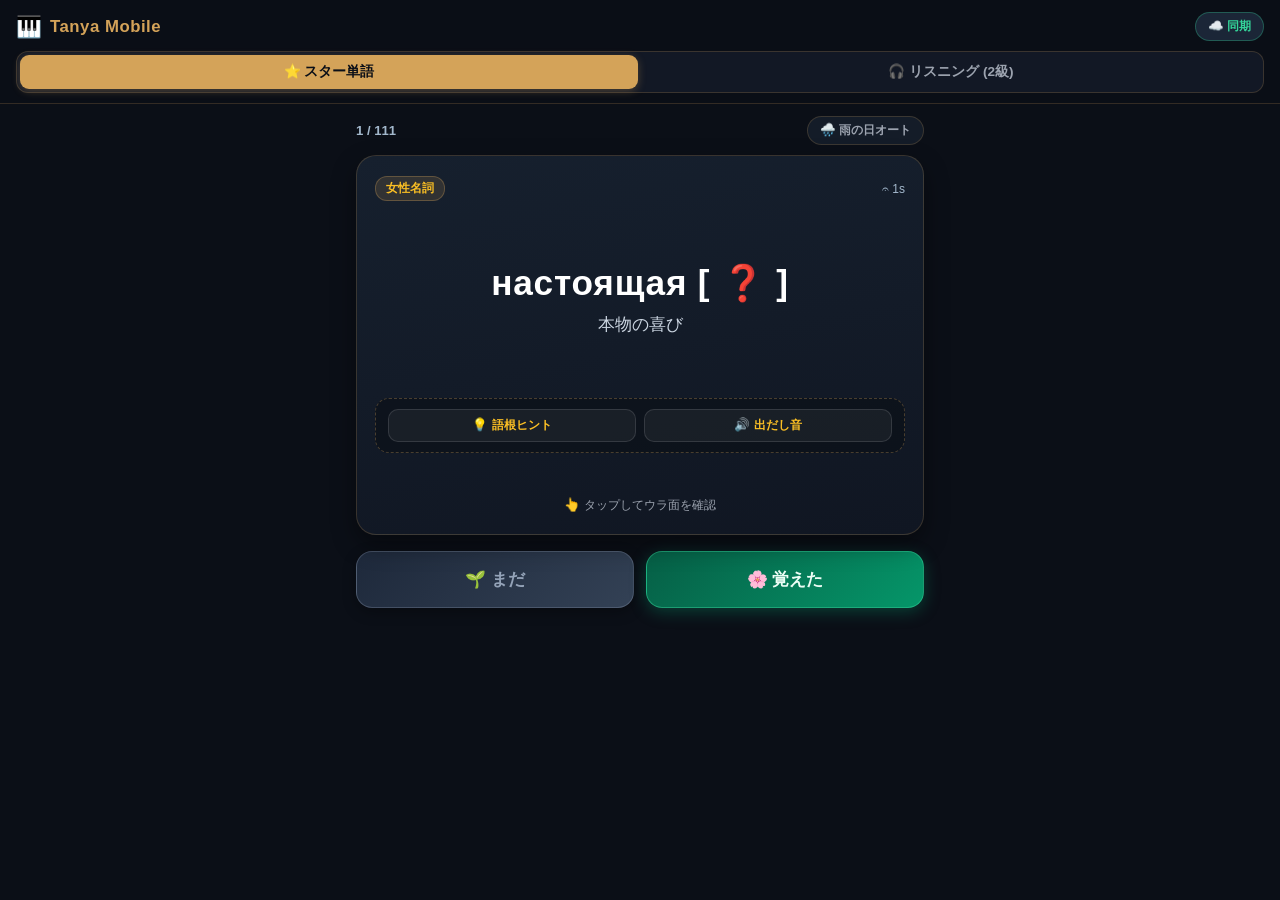
==== mobile.html @ bd351dc5 "feat: Initial commit for Tanya Russian Trainer with Mobile Studio PWA and Gist sync" ====
<!DOCTYPE html>
<html lang="ja">
<head>
  <meta charset="UTF-8">
  <!-- PWA & Mobile Viewport Configuration for iOS Standalone -->
  <meta name="viewport" content="width=device-width, initial-scale=1.0, viewport-fit=cover, user-scalable=no">
  <meta name="apple-mobile-web-app-capable" content="yes">
  <meta name="apple-mobile-web-app-status-bar-style" content="black-translucent">
  <meta name="apple-mobile-web-app-title" content="Tanya">
  <meta name="theme-color" content="#0b0f17">
  
  <title>Tanya Russian Mobile Studio</title>
  
  <link rel="manifest" href="manifest.json">
  <link rel="apple-touch-icon" href="icons/apple-touch-icon.png">
  <link rel="stylesheet" href="css/mobile.css">
</head>
<body>

  <!-- Top App Header -->
  <header class="mobile-header">
    <div class="header-top-row">
      <div class="brand-capsule">
        <span class="brand-icon">🎹</span>
        <div class="brand-text">
          <h1>Tanya Mobile</h1>
        </div>
      </div>
      <div class="header-actions">
        <button class="sync-badge-btn" id="btnOpenSync">
          ☁️ 同期
        </button>
      </div>
    </div>

    <!-- Mode Tabs -->
    <nav class="tab-nav">
      <button class="tab-btn active" id="tabBtnFlash">
        ⭐ スター単語
      </button>
      <button class="tab-btn" id="tabBtnListen">
        🎧 リスニング (2級)
      </button>
    </nav>
  </header>

  <!-- Main Content Area -->
  <main class="main-container">

    <!-- ======================================================================
         Tab 1: Starred Flashcard Studio
         ====================================================================== -->
    <section class="tab-content active" id="flashTabContent">
      <div class="flash-control-bar">
        <span id="cardCountBadge" style="font-weight: 600; color: #a3b8cc;">1 / 111</span>
        <button class="autoplay-toggle-btn" id="btnAutoPlay">
          🌧️ 雨の日オート
        </button>
      </div>

      <!-- Card Container (Tap to Flip) -->
      <div class="card-wrapper" id="cardWrapper">
        <div class="flip-card" id="flipCard">
          
          <!-- Front Side (Active Recall) -->
          <div class="card-face front">
            <div class="card-top-badges">
              <span class="pos-tag" id="cardPosTag">女性名詞</span>
              <span class="fermata-badge" id="fermataBadge">𝄐 0s</span>
            </div>

            <div class="card-center-ru">
              <div class="ru-main-word" id="frontRuWord">радость</div>
              <div class="collocation-cloze" id="frontClozeLine">настоящая [ ❓ ]</div>
            </div>

            <div class="micro-hints-box">
              <div class="hint-trigger-row">
                <button class="hint-btn" id="btnHintStem">💡 語根ヒント</button>
                <button class="hint-btn" id="btnHintSound">🔊 出だし音</button>
              </div>
              <div class="hint-content-drawer" id="hintContentDrawer"></div>
            </div>

            <div class="card-flip-prompt">
              👆 タップしてウラ面を確認
            </div>
          </div>

          <!-- Back Side (Deep Consolidation) -->
          <div class="card-face back">
            <div class="back-meaning-box">
              <div class="back-word-title" id="backRuWord">радость</div>
              <div class="back-meaning-text" id="backMeaningText">喜び, 歓喜</div>
            </div>

            <div class="back-action-row">
              <button class="action-sound-btn" id="btnReplayWord">
                🔊 単語発音
              </button>
              <button class="action-conjugation-btn" id="btnPlayConjugation">
                🎹 活用朗読 (C)
              </button>
            </div>

            <div class="back-example-box">
              <div class="example-ru-line" id="exampleRuLine">Играть дуэт с Алёной — это настоящая радость.</div>
              <div class="example-ja-line" id="exampleJaLine">アリョーナと連弾を弾くことは、私にとって本物の喜びです。</div>
            </div>

            <div class="alena-context-capsule" id="alenaSceneCapsule">
              🎹 音楽院のレッスン室での情景
            </div>
          </div>

        </div>
      </div>

      <!-- Thumb Zone Rating Actions -->
      <div class="thumb-actions-bar">
        <button class="thumb-btn review" id="btnRateReview">
          🌱 まだ
        </button>
        <button class="thumb-btn mastered" id="btnRateMastered">
          🌸 覚えた
        </button>
      </div>
    </section>

    <!-- ======================================================================
         Tab 2: Listening Studio (2級対策)
         ====================================================================== -->
    <section class="tab-content" id="listenTabContent">
      <div class="listening-header-box">
        <div class="listening-day-picker">
          <span style="font-size: 0.82rem; color: #cbd5e1; font-weight: 600;">レッスン日:</span>
          <select class="day-select-dropdown" id="daySelectDropdown"></select>
        </div>
        <div class="listening-title" id="listeningTitle">四重奏の余韻、共に奏でた仲間たち</div>
        <div class="listening-greeting" id="listeningGreeting">Добрый вечер! 心安らぐロシア語の響きをどうぞ。</div>
      </div>

      <!-- Player Controls -->
      <div class="player-control-dock">
        <button class="play-main-btn" id="btnPlayListening">▶</button>
        <div style="font-size: 0.82rem; color: #a3b8cc;">
          スピード (耳慣らし)
        </div>
        <div class="speed-control-group">
          <button class="speed-btn active" data-rate="1.0">1.0x</button>
          <button class="speed-btn" data-rate="1.2">1.2x</button>
          <button class="speed-btn" data-rate="1.5">1.5x</button>
        </div>
      </div>

      <!-- Synchronized Transcript Feed -->
      <div class="transcript-feed" id="transcriptFeed"></div>
    </section>

  </main>

  <!-- ======================================================================
       GitHub Gist & Passcode Sync Modal
       ====================================================================== -->
  <div class="modal-backdrop" id="syncModal">
    <div class="modal-box">
      <div class="modal-title-row">
        <h2>☁️ PC同期設定 (Gist)</h2>
        <button class="modal-close-btn" id="btnCloseSync">&times;</button>
      </div>

      <p style="font-size: 0.8rem; color: #94a3b8; line-height: 1.45; margin-bottom: 14px;">
        外出先での学習データを、自宅のPC（Tanya Salon）とワンクリックで同期します。
      </p>

      <label class="input-label" for="gistIdInput">GitHub Gist ID</label>
      <input type="text" class="text-input" id="gistIdInput" placeholder="例: 7a8b9c0d1e2f3a4b..." autocomplete="off">

      <label class="input-label" for="githubTokenInput">GitHub Personal Access Token (PAT)</label>
      <input type="password" class="text-input" id="githubTokenInput" placeholder="ghp_... (gists読み書き権限)" autocomplete="off">

      <button class="primary-modal-btn" id="btnPushGist">
        ☁️ PCへ進捗を送信 (Push)
      </button>

      <button class="secondary-modal-btn" id="btnPullGist">
        📥 最新の⭐単語を取得 (Pull)
      </button>

      <div style="margin-top: 18px; padding-top: 14px; border-top: 1px dashed rgba(212, 163, 89, 0.25);">
        <div style="font-size: 0.78rem; color: #fef08a; font-weight: 600; margin-bottom: 4px;">
          📜 バックアップ：ふっかつの呪文
        </div>
        <p style="font-size: 0.75rem; color: #94a3b8; margin-bottom: 6px;">
          Gistを使わずに手入力でPCへ持ち帰る場合の8文字コード:
        </p>
        <div style="background: #0b0f17; border: 1px solid var(--border-subtle); padding: 8px; border-radius: 8px; font-family: monospace; font-size: 1.1rem; color: var(--gold-light); text-align: center; letter-spacing: 2px;" id="passcodeDisplay">
          D25-9KF4
        </div>
      </div>
    </div>
  </div>

  <!-- Toast Notification -->
  <div class="toast-notice" id="toastNotice"></div>

  <!-- Bundled Seed Data & Application Script -->
  <script src="js/mobile_seed.js"></script>
  <script src="js/mobile.js"></script>
</body>
</html>
---- css/mobile.css ----
/* ==========================================================================
   Tanya Russian Mobile Studio - PWA Stylesheet
   Designed for iPhone / Mobile One-Handed Thumb Navigation
   ========================================================================== */

:root {
  --bg-dark: #0b0f17;
  --bg-card: #141c28;
  --bg-card-sub: #1b2637;
  --gold-primary: #d4a359;
  --gold-light: #fbbf24;
  --gold-glow: rgba(251, 191, 36, 0.15);
  --text-main: #f3f4f6;
  --text-muted: #9ca3af;
  --text-ru: #ffffff;
  --accent-cyan: #38bdf8;
  --accent-rose: #f43f5e;
  --accent-green: #34d399;
  --border-subtle: rgba(212, 163, 89, 0.2);
  --border-focus: rgba(212, 163, 89, 0.5);
  --font-family: -apple-system, BlinkMacSystemFont, "Segoe UI", Roboto, "Helvetica Neue", Arial, sans-serif;
  --safe-top: env(safe-area-inset-top, 16px);
  --safe-bottom: env(safe-area-inset-bottom, 20px);
}

* {
  box-sizing: border-box;
  margin: 0;
  padding: 0;
  -webkit-tap-highlight-color: transparent;
}

body {
  font-family: var(--font-family);
  background-color: var(--bg-dark);
  color: var(--text-main);
  min-height: 100vh;
  min-height: -webkit-fill-available;
  display: flex;
  flex-direction: column;
  overflow-x: hidden;
  user-select: none;
  -webkit-user-select: none;
}

/* App Header */
.mobile-header {
  position: sticky;
  top: 0;
  z-index: 50;
  background: rgba(11, 15, 23, 0.92);
  backdrop-filter: blur(12px);
  -webkit-backdrop-filter: blur(12px);
  border-bottom: 1px solid var(--border-subtle);
  padding: max(12px, var(--safe-top)) 16px 10px;
  display: flex;
  flex-direction: column;
  gap: 10px;
}

.header-top-row {
  display: flex;
  align-items: center;
  justify-content: space-between;
}

.brand-capsule {
  display: flex;
  align-items: center;
  gap: 8px;
}

.brand-icon {
  font-size: 1.3rem;
}

.brand-text h1 {
  font-size: 1.05rem;
  font-weight: 700;
  color: var(--gold-primary);
  letter-spacing: 0.5px;
}

.header-actions {
  display: flex;
  align-items: center;
  gap: 8px;
}

.sync-badge-btn {
  background: var(--bg-card-sub);
  border: 1px solid var(--border-subtle);
  color: var(--gold-light);
  border-radius: 20px;
  padding: 5px 12px;
  font-size: 0.78rem;
  font-weight: 600;
  display: flex;
  align-items: center;
  gap: 5px;
  cursor: pointer;
  transition: all 0.2s;
}

.sync-badge-btn:active {
  transform: scale(0.96);
  border-color: var(--gold-light);
}

.sync-badge-btn.synced {
  color: var(--accent-green);
  border-color: rgba(52, 211, 153, 0.3);
}

/* Tab Navigation */
.tab-nav {
  display: flex;
  background: rgba(20, 28, 40, 0.85);
  border: 1px solid var(--border-subtle);
  border-radius: 12px;
  padding: 3px;
  gap: 4px;
}

.tab-btn {
  flex: 1;
  padding: 8px 12px;
  border: none;
  background: transparent;
  color: var(--text-muted);
  border-radius: 9px;
  font-size: 0.85rem;
  font-weight: 600;
  display: flex;
  align-items: center;
  justify-content: center;
  gap: 6px;
  cursor: pointer;
  transition: all 0.25s ease;
}

.tab-btn.active {
  background: var(--gold-primary);
  color: #0b0f17;
  box-shadow: 0 2px 8px rgba(212, 163, 89, 0.3);
}

/* Main Container */
.main-container {
  flex: 1;
  display: flex;
  flex-direction: column;
  padding: 12px 16px max(24px, var(--safe-bottom));
  max-width: 600px;
  margin: 0 auto;
  width: 100%;
}

.tab-content {
  display: none;
  flex-direction: column;
  flex: 1;
}

.tab-content.active {
  display: flex;
}

/* ==========================================================================
   Tab 1: Flashcard Screen
   ========================================================================== */

.flash-control-bar {
  display: flex;
  justify-content: space-between;
  align-items: center;
  margin-bottom: 10px;
  font-size: 0.82rem;
  color: var(--text-muted);
}

.autoplay-toggle-btn {
  background: var(--bg-card);
  border: 1px solid var(--border-subtle);
  color: var(--text-muted);
  padding: 5px 12px;
  border-radius: 16px;
  font-size: 0.78rem;
  font-weight: 600;
  cursor: pointer;
  display: flex;
  align-items: center;
  gap: 6px;
  transition: all 0.2s;
}

.autoplay-toggle-btn.active {
  background: rgba(56, 189, 248, 0.15);
  border-color: var(--accent-cyan);
  color: var(--accent-cyan);
}

/* Card Outer Container */
.card-wrapper {
  perspective: 1000px;
  flex: 1;
  display: flex;
  flex-direction: column;
  min-height: 380px;
  margin-bottom: 16px;
  cursor: pointer;
}

.flip-card {
  position: relative;
  width: 100%;
  flex: 1;
  transform-style: preserve-3d;
  transition: transform 0.45s cubic-bezier(0.4, 0.2, 0.2, 1);
  border-radius: 20px;
}

.flip-card.flipped {
  transform: rotateY(180deg);
}

.card-face {
  position: absolute;
  top: 0;
  left: 0;
  width: 100%;
  height: 100%;
  backface-visibility: hidden;
  -webkit-backface-visibility: hidden;
  background: linear-gradient(170deg, #16202e 0%, #101622 100%);
  border: 1.5px solid var(--border-subtle);
  border-radius: 20px;
  padding: 20px 18px;
  display: flex;
  flex-direction: column;
  justify-content: space-between;
  box-shadow: 0 10px 25px rgba(0, 0, 0, 0.4);
  overflow-y: auto;
}

.card-face.back {
  transform: rotateY(180deg);
  background: linear-gradient(170deg, #182433 0%, #0e1624 100%);
  border-color: rgba(251, 191, 36, 0.35);
}

/* Front Face */
.card-top-badges {
  display: flex;
  justify-content: space-between;
  align-items: center;
}

.pos-tag {
  background: rgba(212, 163, 89, 0.15);
  border: 1px solid rgba(212, 163, 89, 0.3);
  color: var(--gold-light);
  padding: 3px 10px;
  border-radius: 12px;
  font-size: 0.75rem;
  font-weight: 600;
}

.fermata-badge {
  font-size: 0.75rem;
  color: #a3b8cc;
  display: flex;
  align-items: center;
  gap: 4px;
}

.card-center-ru {
  text-align: center;
  padding: 24px 0 16px;
}

.ru-main-word {
  font-size: 2.2rem;
  font-weight: 700;
  color: #ffffff;
  letter-spacing: 0.8px;
  line-height: 1.25;
  margin-bottom: 8px;
}

.collocation-cloze {
  font-size: 1.05rem;
  color: #cbd5e1;
  line-height: 1.45;
  margin-top: 6px;
}

/* Micro-Hints */
.micro-hints-box {
  background: rgba(11, 15, 23, 0.6);
  border: 1px dashed rgba(212, 163, 89, 0.3);
  border-radius: 14px;
  padding: 10px 12px;
  margin-top: 8px;
  display: flex;
  flex-direction: column;
  gap: 8px;
}

.hint-trigger-row {
  display: flex;
  gap: 8px;
}

.hint-btn {
  flex: 1;
  background: rgba(255, 255, 255, 0.05);
  border: 1px solid rgba(255, 255, 255, 0.12);
  color: var(--gold-light);
  padding: 7px 10px;
  border-radius: 10px;
  font-size: 0.78rem;
  font-weight: 600;
  display: flex;
  align-items: center;
  justify-content: center;
  gap: 5px;
  cursor: pointer;
  transition: all 0.2s;
}

.hint-btn:active {
  background: rgba(212, 163, 89, 0.2);
}

.hint-content-drawer {
  font-size: 0.82rem;
  color: #fef08a;
  line-height: 1.4;
  padding-top: 4px;
  border-top: 1px solid rgba(255, 255, 255, 0.08);
  display: none;
}

.card-flip-prompt {
  text-align: center;
  font-size: 0.78rem;
  color: var(--text-muted);
  padding-top: 8px;
}

/* Back Face */
.back-meaning-box {
  margin-bottom: 12px;
}

.back-word-title {
  font-size: 1.8rem;
  font-weight: 700;
  color: var(--gold-light);
  line-height: 1.2;
}

.back-meaning-text {
  font-size: 1.2rem;
  font-weight: 600;
  color: #ffffff;
  margin-top: 4px;
}

.back-action-row {
  display: flex;
  gap: 8px;
  margin: 10px 0;
}

.action-sound-btn {
  flex: 1;
  background: rgba(212, 163, 89, 0.15);
  border: 1px solid var(--gold-primary);
  color: var(--gold-light);
  padding: 10px;
  border-radius: 12px;
  font-size: 0.85rem;
  font-weight: 600;
  display: flex;
  align-items: center;
  justify-content: center;
  gap: 6px;
  cursor: pointer;
}

.action-conjugation-btn {
  flex: 1.2;
  background: rgba(56, 189, 248, 0.15);
  border: 1px solid var(--accent-cyan);
  color: var(--accent-cyan);
  padding: 10px;
  border-radius: 12px;
  font-size: 0.85rem;
  font-weight: 600;
  display: flex;
  align-items: center;
  justify-content: center;
  gap: 6px;
  cursor: pointer;
}

.action-conjugation-btn.playing {
  animation: pulse-border 1.2s infinite;
}

@keyframes pulse-border {
  0% { box-shadow: 0 0 0 0 rgba(56, 189, 248, 0.4); }
  70% { box-shadow: 0 0 0 8px rgba(56, 189, 248, 0); }
  100% { box-shadow: 0 0 0 0 rgba(56, 189, 248, 0); }
}

.back-example-box {
  background: rgba(11, 15, 23, 0.55);
  border-radius: 12px;
  padding: 10px 12px;
  margin-bottom: 10px;
}

.example-ru-line {
  font-size: 0.95rem;
  color: #f1f5f9;
  line-height: 1.45;
  margin-bottom: 4px;
}

.example-ja-line {
  font-size: 0.82rem;
  color: #94a3b8;
  line-height: 1.4;
}

.alena-context-capsule {
  font-size: 0.78rem;
  color: #e2e8f0;
  background: rgba(244, 63, 94, 0.12);
  border-left: 3px solid var(--accent-rose);
  padding: 6px 10px;
  border-radius: 0 8px 8px 0;
  line-height: 1.35;
}

/* Thumb Rating Buttons */
.thumb-actions-bar {
  display: flex;
  gap: 12px;
  margin-top: auto;
}

.thumb-btn {
  flex: 1;
  padding: 16px 12px;
  border-radius: 16px;
  font-size: 1.05rem;
  font-weight: 700;
  border: none;
  cursor: pointer;
  display: flex;
  align-items: center;
  justify-content: center;
  gap: 8px;
  transition: all 0.2s cubic-bezier(0.4, 0, 0.2, 1);
  box-shadow: 0 4px 14px rgba(0, 0, 0, 0.3);
}

.thumb-btn:active {
  transform: scale(0.97);
}

.thumb-btn.review {
  background: linear-gradient(135deg, #1e293b 0%, #334155 100%);
  color: #94a3b8;
  border: 1px solid rgba(148, 163, 184, 0.3);
}

.thumb-btn.mastered {
  background: linear-gradient(135deg, #065f46 0%, #059669 100%);
  color: #ecfdf5;
  border: 1px solid rgba(52, 211, 153, 0.5);
  box-shadow: 0 4px 16px rgba(5, 150, 105, 0.35);
}

/* ==========================================================================
   Tab 2: Listening Studio Screen
   ========================================================================== */

.listening-header-box {
  background: var(--bg-card);
  border: 1px solid var(--border-subtle);
  border-radius: 16px;
  padding: 14px;
  margin-bottom: 12px;
}

.listening-day-picker {
  display: flex;
  align-items: center;
  justify-content: space-between;
  margin-bottom: 8px;
}

.day-select-dropdown {
  background: var(--bg-card-sub);
  color: var(--gold-light);
  border: 1px solid var(--border-subtle);
  padding: 6px 12px;
  border-radius: 10px;
  font-size: 0.85rem;
  font-weight: 600;
  outline: none;
}

.listening-title {
  font-size: 1.05rem;
  font-weight: 700;
  color: #ffffff;
  margin-bottom: 4px;
}

.listening-greeting {
  font-size: 0.8rem;
  color: var(--text-muted);
  line-height: 1.4;
}

/* Audio Player Controls */
.player-control-dock {
  background: rgba(11, 15, 23, 0.9);
  border: 1px solid var(--border-subtle);
  border-radius: 16px;
  padding: 12px 16px;
  margin-bottom: 14px;
  display: flex;
  align-items: center;
  justify-content: space-between;
  gap: 12px;
}

.play-main-btn {
  background: var(--gold-primary);
  color: #0b0f17;
  border: none;
  width: 50px;
  height: 50px;
  border-radius: 50%;
  font-size: 1.3rem;
  display: flex;
  align-items: center;
  justify-content: center;
  cursor: pointer;
  box-shadow: 0 4px 12px rgba(212, 163, 89, 0.35);
}

.play-main-btn:active {
  transform: scale(0.95);
}

.speed-control-group {
  display: flex;
  background: var(--bg-card);
  border: 1px solid var(--border-subtle);
  border-radius: 10px;
  padding: 2px;
  gap: 2px;
}

.speed-btn {
  background: transparent;
  border: none;
  color: var(--text-muted);
  padding: 6px 10px;
  font-size: 0.78rem;
  font-weight: 700;
  border-radius: 8px;
  cursor: pointer;
}

.speed-btn.active {
  background: var(--accent-cyan);
  color: #0b0f17;
}

/* Script Transcript Feed */
.transcript-feed {
  flex: 1;
  display: flex;
  flex-direction: column;
  gap: 10px;
  overflow-y: auto;
  padding-bottom: 12px;
}

.sentence-card {
  background: var(--bg-card);
  border: 1px solid var(--border-subtle);
  border-radius: 14px;
  padding: 12px 14px;
  transition: all 0.25s ease;
  cursor: pointer;
}

.sentence-card.active {
  border-color: var(--accent-cyan);
  background: rgba(56, 189, 248, 0.08);
  box-shadow: 0 2px 12px rgba(56, 189, 248, 0.15);
}

.sentence-ru-line {
  font-size: 0.98rem;
  color: #ffffff;
  line-height: 1.5;
  margin-bottom: 4px;
}

.sentence-ja-line {
  font-size: 0.8rem;
  color: #94a3b8;
  line-height: 1.4;
}

/* ==========================================================================
   Modals & Toasts
   ========================================================================== */

.modal-backdrop {
  position: fixed;
  top: 0;
  left: 0;
  width: 100%;
  height: 100%;
  background: rgba(0, 0, 0, 0.75);
  backdrop-filter: blur(8px);
  -webkit-backdrop-filter: blur(8px);
  z-index: 100;
  display: none;
  align-items: center;
  justify-content: center;
  padding: 16px;
}

.modal-backdrop.open {
  display: flex;
}

.modal-box {
  background: var(--bg-card);
  border: 1px solid var(--border-focus);
  border-radius: 20px;
  padding: 22px;
  width: 100%;
  max-width: 480px;
  max-height: 85vh;
  overflow-y: auto;
  box-shadow: 0 16px 36px rgba(0, 0, 0, 0.6);
}

.modal-title-row {
  display: flex;
  align-items: center;
  justify-content: space-between;
  margin-bottom: 16px;
}

.modal-title-row h2 {
  font-size: 1.15rem;
  color: var(--gold-light);
}

.modal-close-btn {
  background: transparent;
  border: none;
  color: var(--text-muted);
  font-size: 1.4rem;
  cursor: pointer;
}

.input-label {
  font-size: 0.82rem;
  font-weight: 600;
  color: #cbd5e1;
  margin-bottom: 4px;
  display: block;
}

.text-input {
  width: 100%;
  background: #0b0f17;
  border: 1px solid var(--border-subtle);
  border-radius: 10px;
  padding: 10px 12px;
  color: #ffffff;
  font-size: 0.88rem;
  margin-bottom: 14px;
  outline: none;
}

.text-input:focus {
  border-color: var(--gold-light);
}

.primary-modal-btn {
  width: 100%;
  background: var(--gold-primary);
  color: #0b0f17;
  border: none;
  border-radius: 12px;
  padding: 12px;
  font-size: 0.95rem;
  font-weight: 700;
  cursor: pointer;
  margin-top: 6px;
}

.secondary-modal-btn {
  width: 100%;
  background: var(--bg-card-sub);
  color: var(--text-main);
  border: 1px solid var(--border-subtle);
  border-radius: 12px;
  padding: 10px;
  font-size: 0.88rem;
  font-weight: 600;
  cursor: pointer;
  margin-top: 8px;
}

/* Toast */
.toast-notice {
  position: fixed;
  bottom: max(30px, var(--safe-bottom));
  left: 50%;
  transform: translateX(-50%) translateY(100px);
  background: rgba(15, 23, 42, 0.95);
  border: 1px solid var(--gold-primary);
  color: #ffffff;
  padding: 10px 18px;
  border-radius: 30px;
  font-size: 0.84rem;
  font-weight: 600;
  box-shadow: 0 8px 24px rgba(0, 0, 0, 0.4);
  z-index: 200;
  pointer-events: none;
  opacity: 0;
  transition: all 0.3s cubic-bezier(0.4, 0, 0.2, 1);
  display: flex;
  align-items: center;
  gap: 8px;
}

.toast-notice.show {
  transform: translateX(-50%) translateY(0);
  opacity: 1;
}
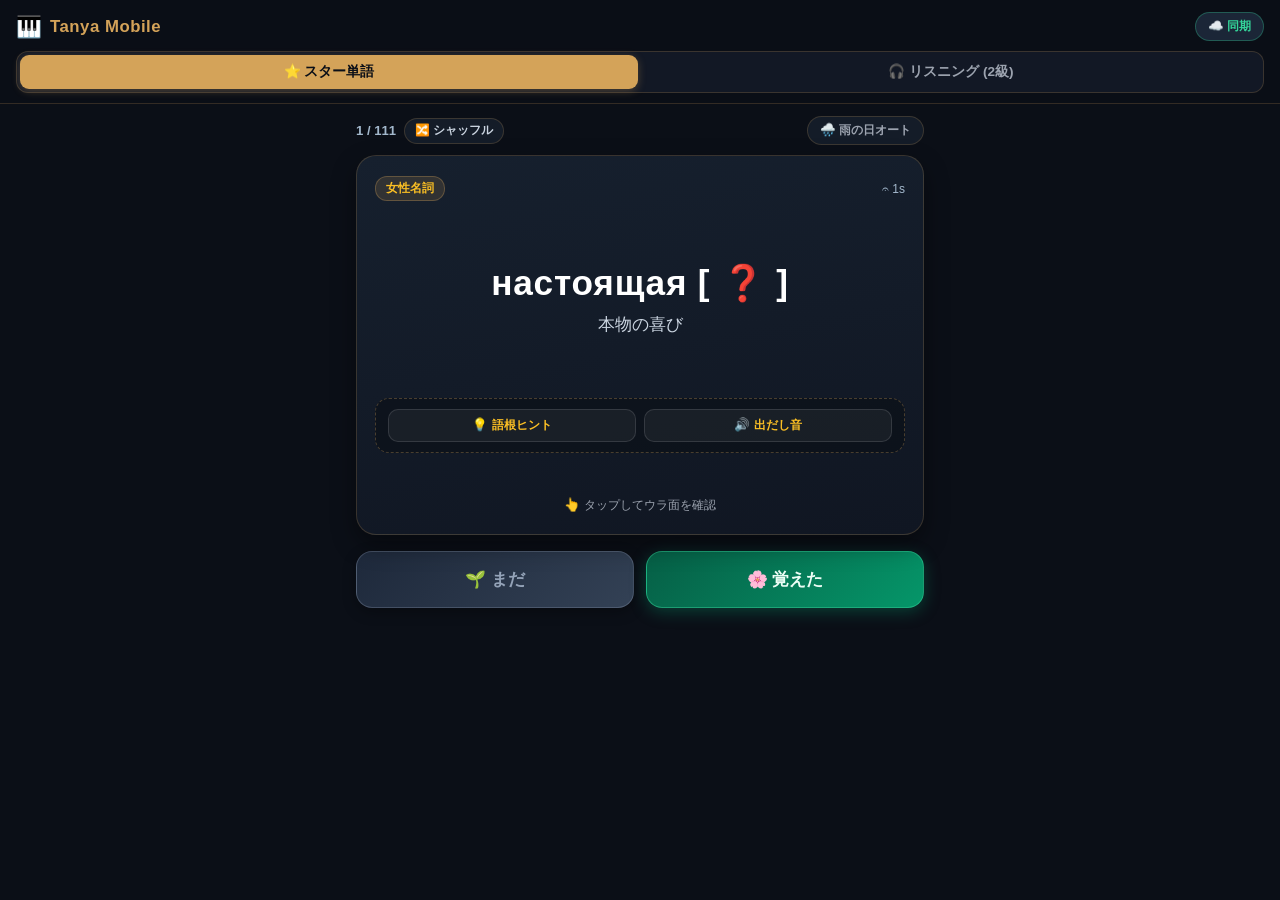
==== commit 0e152e13: "feat: Add collocation speech, collapsible declension grid with live recitation highlight, tap-to-spe" ====
--- a/mobile.html
+++ b/mobile.html
@@ -52,7 +52,12 @@
          ====================================================================== -->
     <section class="tab-content active" id="flashTabContent">
       <div class="flash-control-bar">
-        <span id="cardCountBadge" style="font-weight: 600; color: #a3b8cc;">1 / 111</span>
+        <div style="display: flex; align-items: center; gap: 8px;">
+          <span id="cardCountBadge" style="font-weight: 600; color: #a3b8cc;">1 / 111</span>
+          <button class="shuffle-btn" id="btnShuffle" title="単語の並び順をランダムにシャッフル">
+            🔀 シャッフル
+          </button>
+        </div>
         <button class="autoplay-toggle-btn" id="btnAutoPlay">
           🌧️ 雨の日オート
         </button>
@@ -96,16 +101,41 @@
 
             <div class="back-action-row">
               <button class="action-sound-btn" id="btnReplayWord">
-                🔊 単語発音
+                🔊 単語
+              </button>
+              <button class="action-sound-btn" id="btnPlayCollocation">
+                🔊 連語
               </button>
               <button class="action-conjugation-btn" id="btnPlayConjugation">
-                🎹 活用朗読 (C)
-              </button>
-            </div>
-
-            <div class="back-example-box">
+                🎹 朗読 (C)
+              </button>
+              <button class="declension-toggle-btn" id="btnToggleDeclension">
+                ▼ 格変化
+              </button>
+            </div>
+
+            <!-- Foldable Declension Table Drawer -->
+            <div class="declension-drawer" id="declensionDrawer" style="display: none;">
+              <div class="declension-grid" id="declensionGrid"></div>
+            </div>
+
+            <!-- Example Box (Tap to Speak) -->
+            <div class="back-example-box" id="exampleBox" title="タップして例文を朗読">
+              <div class="example-header-hint">
+                <span class="example-speak-badge">🔊 タップで朗読</span>
+                <span class="example-colloc-badge" id="exampleCollocBadge">連語: настоящая радость</span>
+              </div>
               <div class="example-ru-line" id="exampleRuLine">Играть дуэт с Алёной — это настоящая радость.</div>
               <div class="example-ja-line" id="exampleJaLine">アリョーナと連弾を弾くことは、私にとって本物の喜びです。</div>
+            </div>
+
+            <!-- Memory Tips Capsule -->
+            <div class="memory-tips-capsule" id="memoryTipsCapsule">
+              <div class="tips-header-row">
+                <span>💡 記憶のTips (語源・ニュアンス)</span>
+              </div>
+              <div class="tips-content" id="tipsContent"></div>
+              <div class="tips-chips-row" id="tipsChipsRow"></div>
             </div>
 
             <div class="alena-context-capsule" id="alenaSceneCapsule">
@@ -174,10 +204,15 @@
       </p>
 
       <label class="input-label" for="gistIdInput">GitHub Gist ID</label>
-      <input type="text" class="text-input" id="gistIdInput" placeholder="例: 7a8b9c0d1e2f3a4b..." autocomplete="off">
+      <input type="text" class="text-input" id="gistIdInput" value="489fc67d044b666cd983e20f60376cc0" placeholder="例: 7a8b9c0d1e2f3a4b..." autocomplete="off">
 
       <label class="input-label" for="githubTokenInput">GitHub Personal Access Token (PAT)</label>
-      <input type="password" class="text-input" id="githubTokenInput" placeholder="ghp_... (gists読み書き権限)" autocomplete="off">
+      <div style="display: flex; gap: 8px; margin-bottom: 14px;">
+        <input type="password" class="text-input" id="githubTokenInput" placeholder="ghp_... (gists読み書き権限)" autocomplete="off" style="flex: 1; margin-bottom: 0;">
+        <button type="button" id="btnPasteToken" style="padding: 0 14px; background: rgba(212,175,55,0.15); border: 1px solid var(--gold-border); border-radius: 10px; color: var(--gold-light); font-size: 0.8rem; font-weight: 600; cursor: pointer; white-space: nowrap;">
+          📋 貼付
+        </button>
+      </div>
 
       <button class="primary-modal-btn" id="btnPushGist">
         ☁️ PCへ進捗を送信 (Push)
--- a/css/mobile.css
+++ b/css/mobile.css
@@ -179,6 +179,28 @@
   color: var(--text-muted);
 }
 
+.shuffle-btn {
+  background: var(--bg-card);
+  border: 1px solid var(--border-subtle);
+  color: #cbd5e1;
+  padding: 4px 10px;
+  border-radius: 14px;
+  font-size: 0.74rem;
+  font-weight: 600;
+  cursor: pointer;
+  display: inline-flex;
+  align-items: center;
+  gap: 4px;
+  transition: all 0.2s;
+}
+
+.shuffle-btn:active {
+  background: rgba(251, 191, 36, 0.2);
+  color: var(--gold-light);
+  border-color: var(--gold-primary);
+  transform: scale(0.95);
+}
+
 .autoplay-toggle-btn {
   background: var(--bg-card);
   border: 1px solid var(--border-subtle);
@@ -370,40 +392,74 @@
 
 .back-action-row {
   display: flex;
-  gap: 8px;
+  gap: 6px;
   margin: 10px 0;
+  flex-wrap: wrap;
 }
 
 .action-sound-btn {
   flex: 1;
+  min-width: 75px;
   background: rgba(212, 163, 89, 0.15);
   border: 1px solid var(--gold-primary);
   color: var(--gold-light);
-  padding: 10px;
-  border-radius: 12px;
-  font-size: 0.85rem;
+  padding: 8px 6px;
+  border-radius: 10px;
+  font-size: 0.78rem;
   font-weight: 600;
   display: flex;
   align-items: center;
   justify-content: center;
-  gap: 6px;
-  cursor: pointer;
+  gap: 4px;
+  cursor: pointer;
+  transition: all 0.2s;
+}
+
+.action-sound-btn:active {
+  background: rgba(212, 163, 89, 0.3);
+  transform: scale(0.97);
 }
 
 .action-conjugation-btn {
-  flex: 1.2;
+  flex: 1.1;
+  min-width: 85px;
   background: rgba(56, 189, 248, 0.15);
   border: 1px solid var(--accent-cyan);
   color: var(--accent-cyan);
-  padding: 10px;
-  border-radius: 12px;
-  font-size: 0.85rem;
+  padding: 8px 6px;
+  border-radius: 10px;
+  font-size: 0.78rem;
   font-weight: 600;
   display: flex;
   align-items: center;
   justify-content: center;
-  gap: 6px;
-  cursor: pointer;
+  gap: 4px;
+  cursor: pointer;
+  transition: all 0.2s;
+}
+
+.declension-toggle-btn {
+  flex: 0.9;
+  min-width: 75px;
+  background: rgba(255, 255, 255, 0.06);
+  border: 1px solid var(--border-subtle);
+  color: #cbd5e1;
+  padding: 8px 6px;
+  border-radius: 10px;
+  font-size: 0.78rem;
+  font-weight: 600;
+  display: flex;
+  align-items: center;
+  justify-content: center;
+  gap: 4px;
+  cursor: pointer;
+  transition: all 0.2s;
+}
+
+.declension-toggle-btn.open {
+  background: rgba(251, 191, 36, 0.18);
+  color: var(--gold-light);
+  border-color: var(--gold-primary);
 }
 
 .action-conjugation-btn.playing {
@@ -416,11 +472,99 @@
   100% { box-shadow: 0 0 0 0 rgba(56, 189, 248, 0); }
 }
 
-.back-example-box {
-  background: rgba(11, 15, 23, 0.55);
+/* Declension Drawer */
+.declension-drawer {
+  background: rgba(11, 15, 23, 0.85);
+  border: 1px solid rgba(255, 255, 255, 0.12);
   border-radius: 12px;
   padding: 10px 12px;
   margin-bottom: 10px;
+  animation: fadeIn 0.2s ease;
+}
+
+.declension-grid {
+  display: grid;
+  grid-template-columns: repeat(2, 1fr);
+  gap: 6px;
+}
+
+.declension-chip {
+  background: rgba(255, 255, 255, 0.04);
+  border: 1px solid rgba(255, 255, 255, 0.08);
+  border-radius: 8px;
+  padding: 5px 8px;
+  display: flex;
+  flex-direction: column;
+  cursor: pointer;
+  transition: all 0.2s;
+}
+
+.declension-chip:active {
+  background: rgba(251, 191, 36, 0.2);
+}
+
+.declension-chip.active {
+  background: rgba(56, 189, 248, 0.25);
+  border-color: var(--accent-cyan);
+  box-shadow: 0 0 10px rgba(56, 189, 248, 0.4);
+}
+
+.declension-chip .case-label {
+  font-size: 0.68rem;
+  color: var(--gold-light);
+  font-weight: 700;
+  margin-bottom: 1px;
+}
+
+.declension-chip .case-val {
+  font-size: 0.84rem;
+  color: #ffffff;
+  font-weight: 600;
+  word-break: break-word;
+}
+
+/* Example Box (Tap to Speak) */
+.back-example-box {
+  background: rgba(11, 15, 23, 0.55);
+  border: 1px solid rgba(255, 255, 255, 0.08);
+  border-radius: 12px;
+  padding: 10px 12px;
+  margin-bottom: 10px;
+  cursor: pointer;
+  transition: all 0.25s ease;
+}
+
+.back-example-box:active {
+  background: rgba(251, 191, 36, 0.12);
+}
+
+.back-example-box.speaking {
+  border-color: var(--gold-primary);
+  background: rgba(212, 163, 89, 0.14);
+  box-shadow: 0 0 12px rgba(251, 191, 36, 0.3);
+  animation: pulse-border 1.5s infinite;
+}
+
+.example-header-hint {
+  display: flex;
+  justify-content: space-between;
+  align-items: center;
+  margin-bottom: 6px;
+}
+
+.example-speak-badge {
+  font-size: 0.7rem;
+  color: var(--gold-light);
+  background: rgba(212, 163, 89, 0.15);
+  padding: 2px 7px;
+  border-radius: 8px;
+  font-weight: 600;
+}
+
+.example-colloc-badge {
+  font-size: 0.72rem;
+  color: var(--accent-cyan);
+  font-weight: 600;
 }
 
 .example-ru-line {
@@ -434,6 +578,48 @@
   font-size: 0.82rem;
   color: #94a3b8;
   line-height: 1.4;
+}
+
+/* Memory Tips Capsule */
+.memory-tips-capsule {
+  background: rgba(15, 23, 42, 0.65);
+  border: 1px solid rgba(56, 189, 248, 0.2);
+  border-radius: 12px;
+  padding: 10px 12px;
+  margin-bottom: 10px;
+  font-size: 0.78rem;
+}
+
+.tips-header-row {
+  display: flex;
+  align-items: center;
+  gap: 6px;
+  color: #fef08a;
+  font-weight: 700;
+  font-size: 0.78rem;
+  margin-bottom: 6px;
+}
+
+.tips-content {
+  color: #cbd5e1;
+  line-height: 1.45;
+  white-space: pre-line;
+}
+
+.tips-chips-row {
+  display: flex;
+  flex-wrap: wrap;
+  gap: 5px;
+  margin-top: 6px;
+}
+
+.tips-chip {
+  background: rgba(255, 255, 255, 0.06);
+  border: 1px solid rgba(255, 255, 255, 0.12);
+  color: #93c5fd;
+  padding: 2px 7px;
+  border-radius: 6px;
+  font-size: 0.72rem;
 }
 
 .alena-context-capsule {
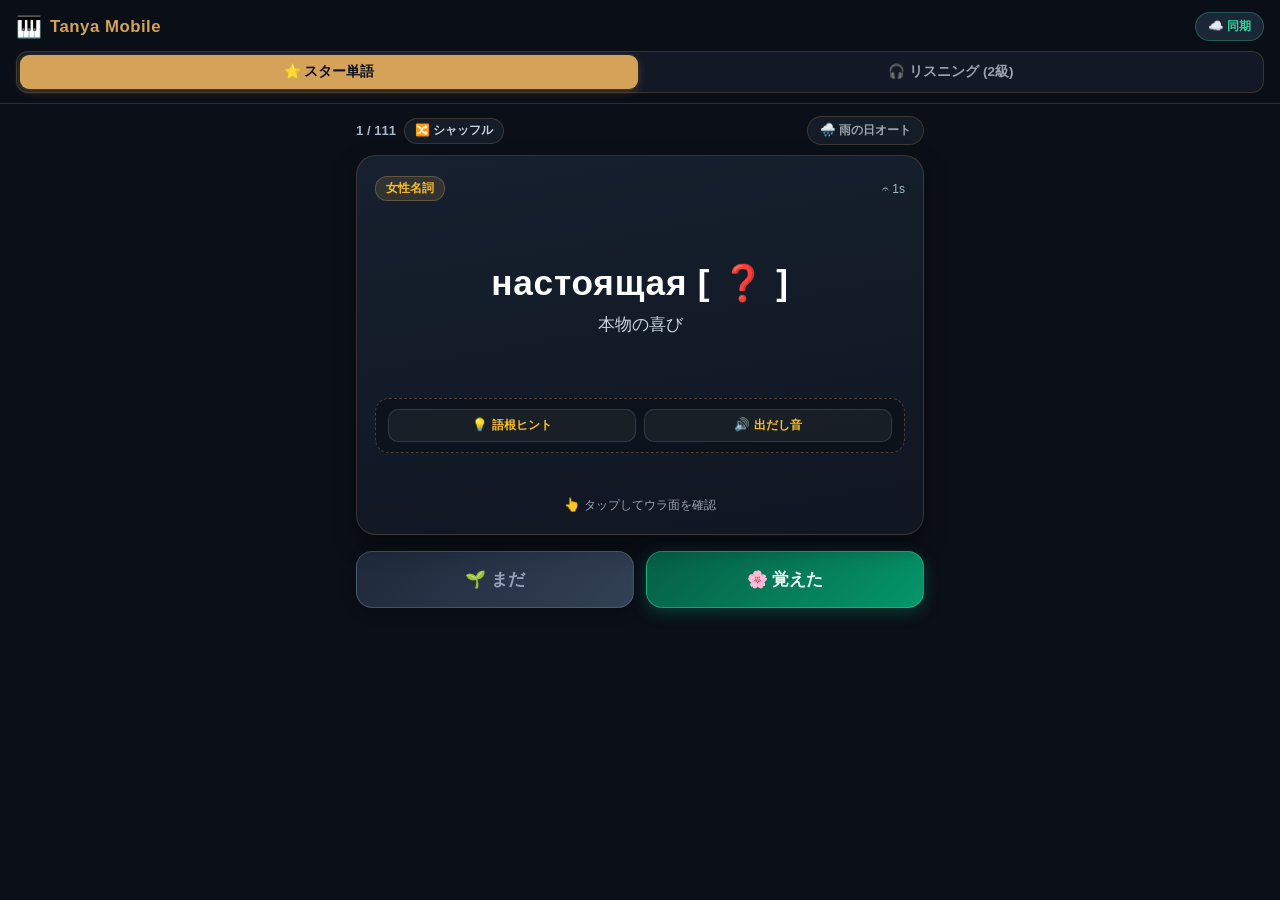
==== commit c567ddbf: "feat(audio): insert 1.0s clean pause for slash-separated word pairs across Desktop and Mobile" ====
--- a/mobile.html
+++ b/mobile.html
@@ -240,7 +240,7 @@
   <div class="toast-notice" id="toastNotice"></div>
 
   <!-- Bundled Seed Data & Application Script -->
-  <script src="js/mobile_seed.js"></script>
-  <script src="js/mobile.js"></script>
+  <script src="js/mobile_seed.js?v=20261010_pause"></script>
+  <script src="js/mobile.js?v=20261010_pause"></script>
 </body>
 </html>
